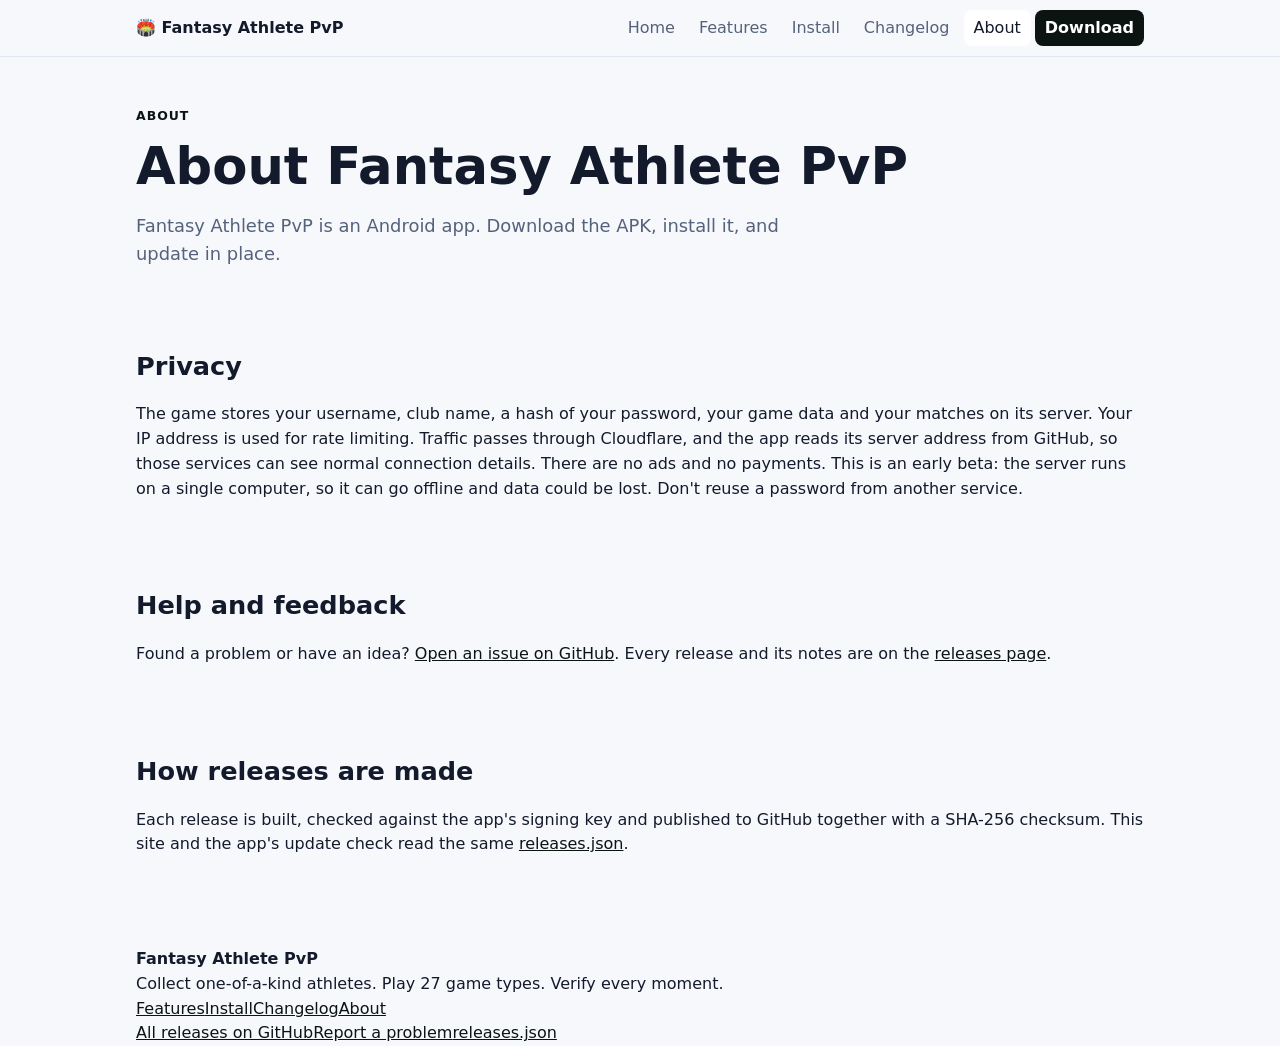
==== docs/about.html @ 2592e17e "Update the website Co-Authored-By: Claude Opus 5.5 <noreply@anthropic.com>" ====
<!doctype html>
<html lang="en">
<head>
<meta charset="utf-8">
<meta name="viewport" content="width=device-width, initial-scale=1">
<title>About Fantasy Athlete PvP</title>
<meta name="description" content="About Fantasy Athlete PvP, privacy and where to get help.">
<meta name="theme-color" content="#3b82f6">
<link rel="stylesheet" href="site.css">
</head>
<body>
<div id="site-header"></div>
<main>
<div class="wrap">
  <div class="pagehead">
    <span class="kicker">About</span>
    <h1>About Fantasy Athlete PvP</h1>
    <p class="lead">Fantasy Athlete PvP is an Android app. Download the APK, install it, and update in place.</p>
  </div>

  <section id="privacy">
    <h2>Privacy</h2>
    <p id="privacy-text">The game stores your username, club name, a hash of your password, your game data and your matches on its server. Your IP address is used for rate limiting. Traffic passes through Cloudflare, and the app reads its server address from GitHub, so those services can see normal connection details. There are no ads and no payments. This is an early beta: the server runs on a single computer, so it can go offline and data could be lost. Don't reuse a password from another service.</p>
  </section>

  <section>
    <h2>Help and feedback</h2>
    <p>Found a problem or have an idea? <a id="issues" href="#">Open an issue on GitHub</a>. Every release and its notes are on the <a id="releases" href="#">releases page</a>.</p>
  </section>

  <section>
    <h2>How releases are made</h2>
    <p>Each release is built, checked against the app's signing key and published to GitHub together with a SHA-256 checksum. This site and the app's update check read the same <a href="releases.json">releases.json</a>.</p>
  </section>
</div>
</main>
<div id="site-footer"></div>
<script src="site.js"></script>
<script>
window.Site.ready.then(function (site) {
  document.getElementById("issues").href = site.repo + "/issues";
  document.getElementById("releases").href = site.repo + "/releases";
  if (site.privacy) document.getElementById("privacy-text").textContent = site.privacy;
});
</script>
</body>
</html>
---- docs/site.css ----
:root {
  --accent: #3b82f6;
  --bg: #0b0f1a;
  --panel: #131a2b;
  --line: #243049;
  --text: #e8ecf5;
  --muted: #9aa6bf;
  --ok: #34d399;
  color-scheme: dark;
}
@media (prefers-color-scheme: light) {
  :root { --bg: #f6f8fc; --panel: #ffffff; --line: #dfe5f1; --text: #131a2b; --muted: #55627c; color-scheme: light; }
}
* { box-sizing: border-box; }
html { scroll-behavior: smooth; }
body { margin: 0; background: var(--bg); color: var(--text); font: 16px/1.55 system-ui, -apple-system, "Segoe UI", Roboto, sans-serif; }
a { color: var(--accent); }
code { font: 0.9em ui-monospace, Menlo, Consolas, monospace; background: color-mix(in srgb, var(--accent) 14%, transparent); padding: 1px 5px; border-radius: 4px; }
.wrap { max-width: 1040px; margin: 0 auto; padding: 0 16px; }
main { padding: 28px 0 60px; }
h1 { font-size: clamp(2rem, 6vw, 3.2rem); line-height: 1.1; margin: 0.2em 0; }
h1 span { color: var(--accent); }
h2 { font-size: 1.6rem; margin: 1.6em 0 0.4em; }
h3 { margin: 0.2em 0 0.3em; }
.lead { font-size: 1.12rem; color: var(--muted); max-width: 62ch; }
.kicker { display: inline-block; font-size: 0.78rem; letter-spacing: 0.08em; text-transform: uppercase; color: var(--accent); font-weight: 700; }
section { padding: 14px 0; }

.top { position: sticky; top: 0; z-index: 10; background: color-mix(in srgb, var(--bg) 88%, transparent); backdrop-filter: blur(8px); border-bottom: 1px solid var(--line); }
.top .wrap { display: flex; align-items: center; gap: 16px; height: 56px; }
.brand { font-weight: 800; color: var(--text); text-decoration: none; margin-right: auto; }
.brand .mark { color: var(--accent); }
nav.main { display: flex; gap: 4px; align-items: center; }
nav.main a { color: var(--muted); text-decoration: none; padding: 6px 10px; border-radius: 8px; }
nav.main a:hover, nav.main a.on { color: var(--text); background: var(--panel); }
nav.main a.dl { background: var(--accent); color: #fff; font-weight: 700; }
.menu-btn { display: none; background: none; border: 1px solid var(--line); color: var(--text); border-radius: 8px; padding: 6px 10px; font-size: 1.1rem; }
@media (max-width: 720px) {
  .menu-btn { display: block; }
  nav.main { display: none; position: absolute; top: 56px; left: 0; right: 0; flex-direction: column; align-items: stretch; background: var(--bg); border-bottom: 1px solid var(--line); padding: 8px 16px 14px; }
  nav.main.open { display: flex; }
}

.btns { display: flex; flex-wrap: wrap; gap: 10px; margin: 18px 0 8px; }
.btn { display: inline-block; padding: 10px 16px; border-radius: 10px; border: 1px solid var(--line); background: var(--panel); color: var(--text); text-decoration: none; font-weight: 600; cursor: pointer; font-size: 1rem; }
.btn.primary { background: var(--accent); border-color: var(--accent); color: #fff; }
.btn.small { padding: 6px 11px; font-size: 0.9rem; }
.grid { display: grid; gap: 14px; grid-template-columns: repeat(auto-fit, minmax(240px, 1fr)); }
.grid.two { grid-template-columns: repeat(auto-fit, minmax(300px, 1fr)); }
.card, .callout { background: var(--panel); border: 1px solid var(--line); border-radius: 14px; padding: 16px; color: var(--text); text-decoration: none; display: block; }
.card .ic { font-size: 1.7rem; }
.card p, .callout p { color: var(--muted); margin: 0.3em 0 0; }
.callout.warn { border-color: #d9a441; }
.pagehead { padding: 18px 0 6px; }
.pill { display: inline-block; font-size: 0.8rem; padding: 2px 9px; border-radius: 99px; border: 1px solid var(--line); color: var(--muted); }
.pill.green { color: var(--ok); border-color: var(--ok); }
.search { width: 100%; max-width: 420px; padding: 10px 12px; border-radius: 10px; border: 1px solid var(--line); background: var(--panel); color: var(--text); font-size: 1rem; }
.filter { display: flex; gap: 12px; align-items: center; flex-wrap: wrap; margin-top: 10px; }

.rel { background: var(--panel); border: 1px solid var(--line); border-radius: 14px; padding: 16px; margin: 14px 0; }
.rel header { display: flex; flex-wrap: wrap; gap: 4px 12px; align-items: baseline; justify-content: space-between; }
.rel h2 { margin: 0; font-size: 1.25rem; }
.rel .meta { color: var(--muted); font-size: 0.9rem; }
.tag { margin-left: 8px; font-size: 0.7rem; background: var(--accent); color: #fff; padding: 2px 7px; border-radius: 99px; vertical-align: middle; }
.md ul { padding-left: 1.2em; } .md li { margin: 0.2em 0; }
.files { display: flex; flex-wrap: wrap; gap: 8px; margin-top: 10px; }
details { margin-top: 10px; color: var(--muted); }
table { width: 100%; border-collapse: collapse; }
th, td { text-align: left; padding: 8px 6px; border-bottom: 1px solid var(--line); vertical-align: top; }
td.hash { font: 12px ui-monospace, Menlo, Consolas, monospace; word-break: break-all; color: var(--muted); }
ol.steps { padding-left: 1.2em; } ol.steps li { margin: 0.5em 0; }

footer.foot { border-top: 1px solid var(--line); color: var(--muted); font-size: 0.9rem; padding: 24px 0 40px; }
footer .cols { display: grid; gap: 20px; grid-template-columns: repeat(auto-fit, minmax(220px, 1fr)); }
footer .links { display: flex; flex-direction: column; gap: 6px; }
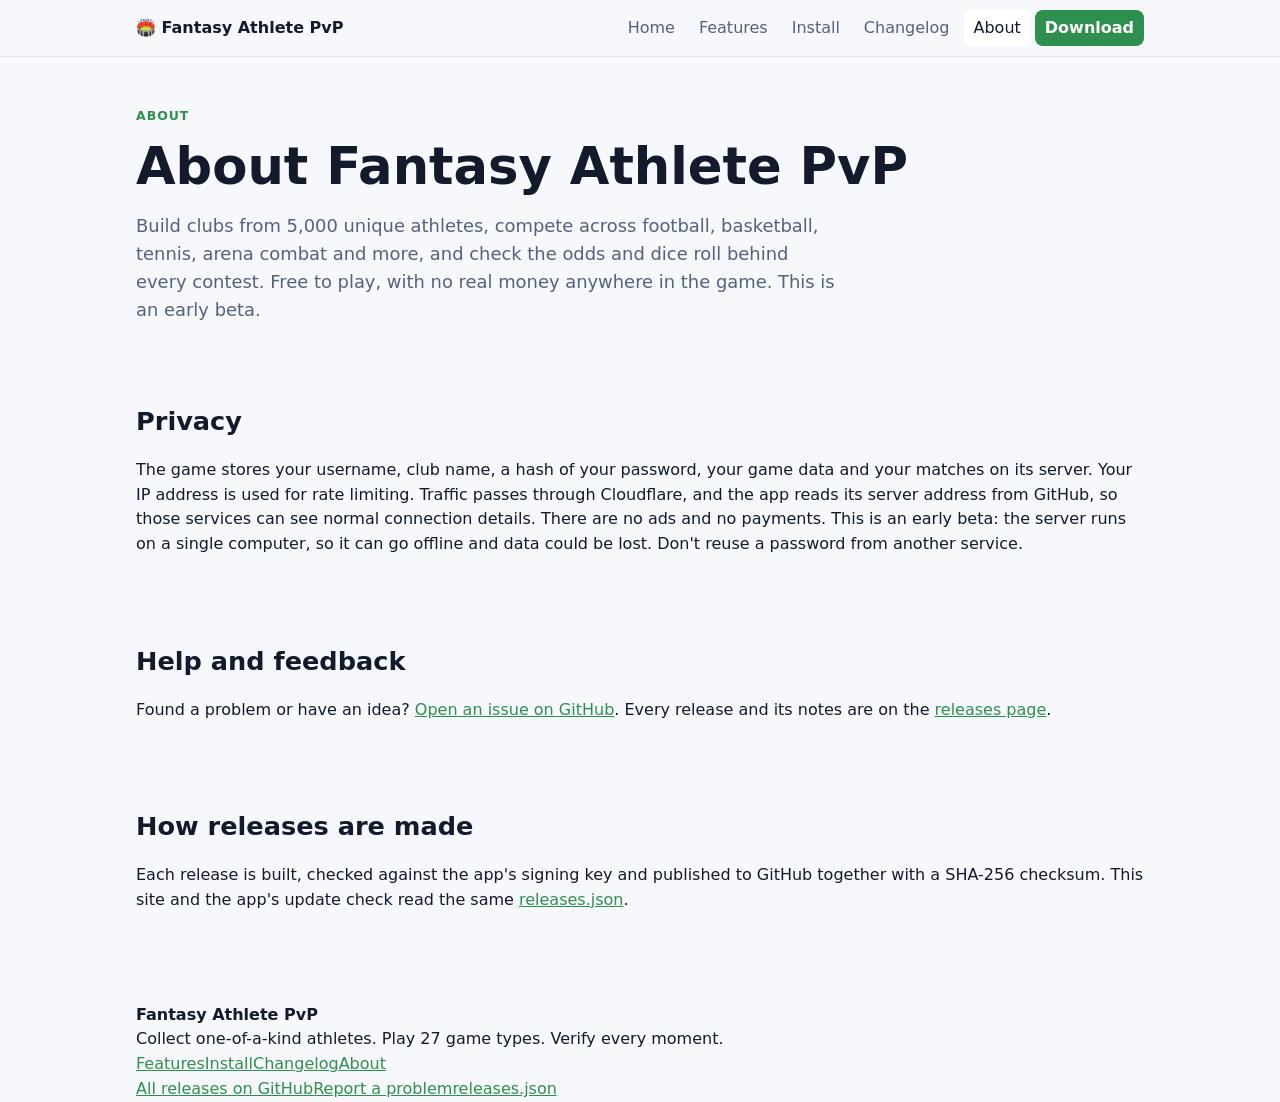
==== commit c7df1cf1: "Update the website Co-Authored-By: Claude Opus 5.5 <noreply@anthropic.com>" ====
--- a/docs/about.html
+++ b/docs/about.html
@@ -15,7 +15,7 @@
   <div class="pagehead">
     <span class="kicker">About</span>
     <h1>About Fantasy Athlete PvP</h1>
-    <p class="lead">Fantasy Athlete PvP is an Android app. Download the APK, install it, and update in place.</p>
+    <p class="lead">Build clubs from 5,000 unique athletes, compete across football, basketball, tennis, arena combat and more, and check the odds and dice roll behind every contest. Free to play, with no real money anywhere in the game. This is an early beta.</p>
   </div>
 
   <section id="privacy">
